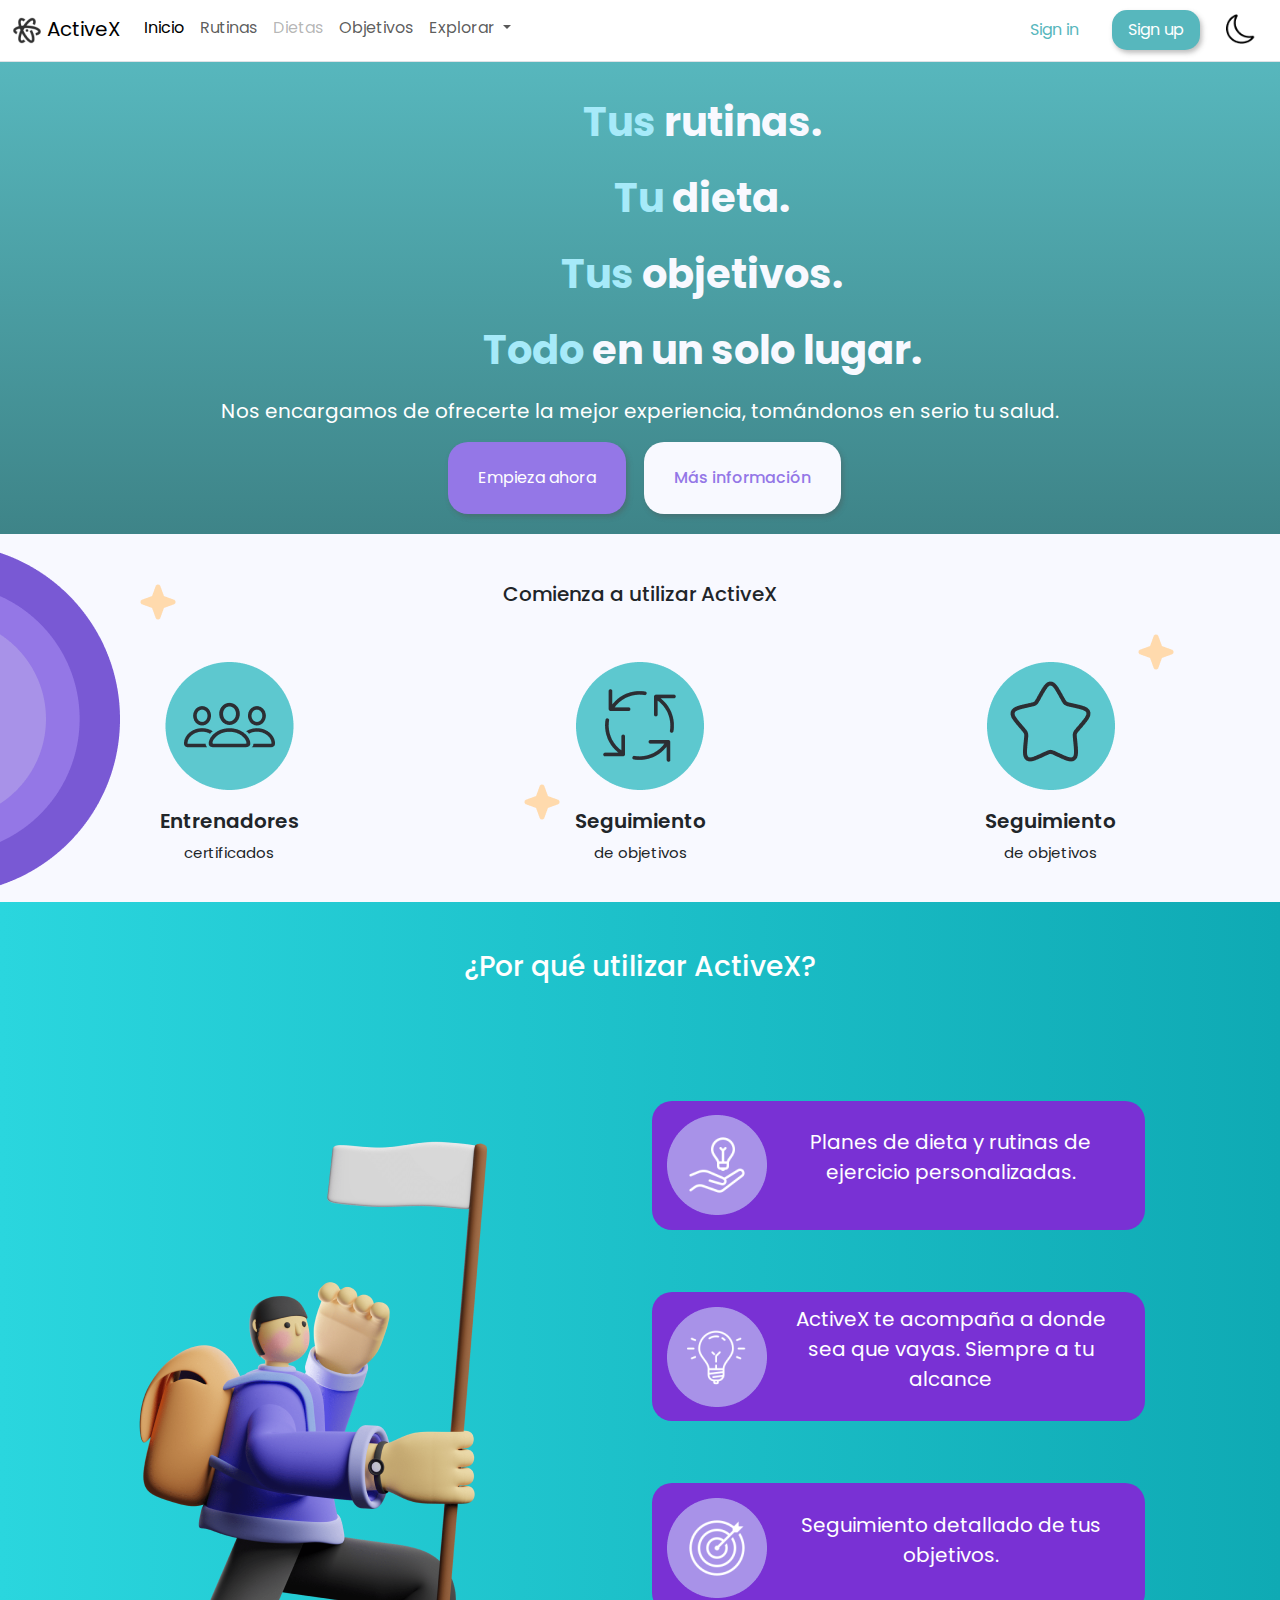
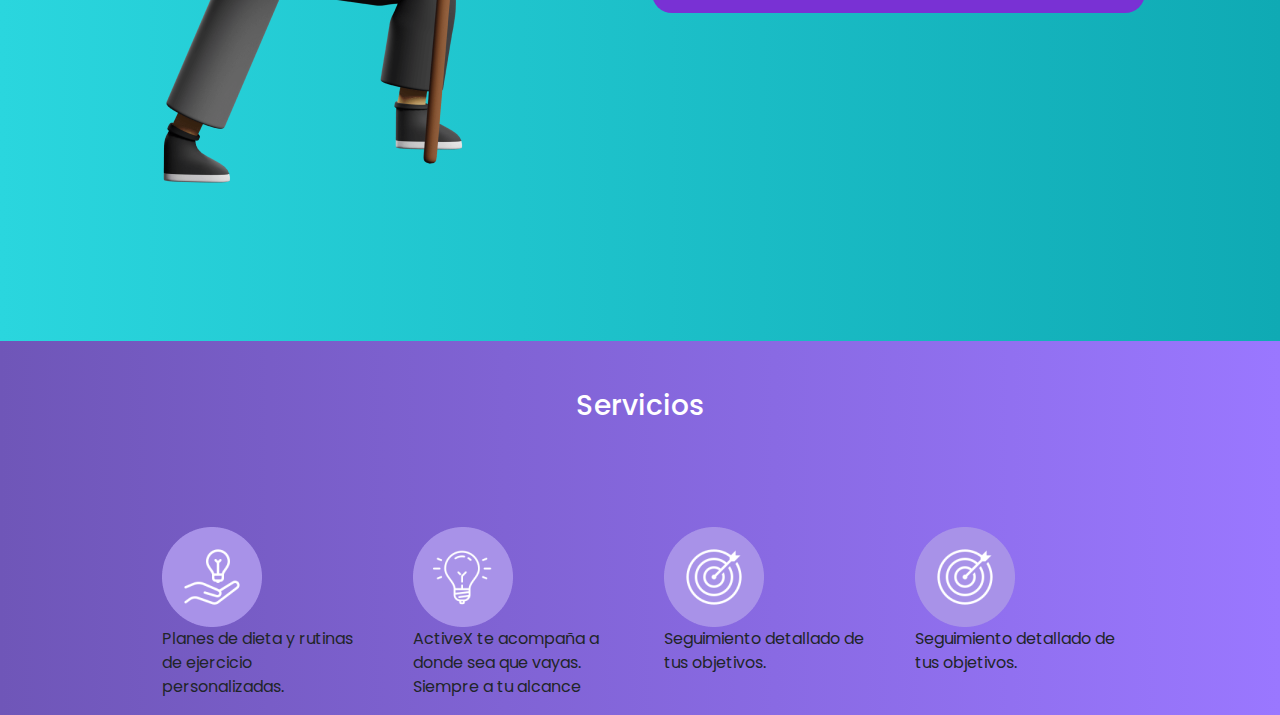
==== index.html @ 51fa9522 "Add files via upload" ====
<!DOCTYPE html>
<html lang="en">
<head>
    <meta charset="UTF-8">
    <meta name="viewport" content="width=device-width, initial-scale=1.0">
    <title>ActiveX - Inicio</title>
    <!--CONEXIÓN CON BOOTSTRAP-->
    <link href="https://cdn.jsdelivr.net/npm/bootstrap@5.3.3/dist/css/bootstrap.min.css" rel="stylesheet" integrity="sha384-QWTKZyjpPEjISv5WaRU9OFeRpok6YctnYmDr5pNlyT2bRjXh0JMhjY6hW+ALEwIH" crossorigin="anonymous">
    <!--LINK A FUENTES-->
    <link rel="preconnect" href="https://fonts.googleapis.com">
    <link rel="preconnect" href="https://fonts.gstatic.com" crossorigin>
    <link href="https://fonts.googleapis.com/css2?family=Poppins:ital,wght@0,100;0,200;0,300;0,400;0,500;0,600;0,700;0,800;0,900;1,100;1,200;1,300;1,400;1,500;1,600;1,700;1,800;1,900&display=swap" rel="stylesheet">
    <!--LINK AL ÍCONO DE LA PÁGINA-->
    <link rel="icon" type="image/png" href="assets/img/Logo.png">
    <!--LINK A CSS PRINCIPALES-->
    <link rel="stylesheet" href="assets/css/main.css">
    <link rel="stylesheet" href="assets/css/light-mode.css">
    <link rel="stylesheet" href="assets/css/dark-mode.css">
    <!--LINK A CSS ESPECÍFICO-->
    <link rel="stylesheet" href="assets/css/index.css">
    <!--CONEXIÓN CON LOS SCRIPTS-->
    <script src="assets/js/main.js"></script>
</head>
<body>
    <!--NAVBAR-->
    <nav class="navbar navbar-expand-lg border-bottom navbar1 light-mode">
        <div class="container-fluid">
          <a class="navbar-brand" href="index.html"><img src="assets/img/Logo.png" alt=""> ActiveX</a>
          <button class="navbar-toggler" type="button" data-bs-toggle="offcanvas" data-bs-target="#offcanvasNavbar" aria-controls="offcanvasNavbar" aria-label="Toggle navigation">
            <span class="navbar-toggler-icon"></span>
          </button>
          <div class="offcanvas offcanvas-end" tabindex="-1" id="offcanvasNavbar" aria-labelledby="offcanvasNavbarLabel">
            <div class="offcanvas-header">
              <h5 class="offcanvas-title" id="offcanvasNavbarLabel">ActiveX</h5>
              <button type="button" class="btn-close" data-bs-dismiss="offcanvas" aria-label="Close"></button>
            </div>
            <div class="offcanvas-body">
            <ul  class="navbar-nav justify-content-start flex-grow-1 pe-3">
              <li class="nav-item">
                <a class="nav-link active" aria-current="page" href="index.html">Inicio</a>
              </li>
              <li class="nav-item ">
                <a class="nav-link nav-link-hover" href="rutinas.html">Rutinas</a>
              </li>
              <li class="nav-item">
                <a class="nav-link disabled" href="#">Dietas</a>
              </li>
              <li class="nav-item">
                <a class="nav-link" href="objetivos.html">Objetivos</a>
              </li>
              <li class="nav-item dropdown">
                <a class="nav-link dropdown-toggle" href="#" role="button" data-bs-toggle="dropdown" aria-expanded="false">
                  Explorar
                </a>
                <ul class="dropdown-menu">
                  <li><a class="dropdown-item disabled" href="#">Entrenadores</a></li>
                  <li><a class="dropdown-item disabled" href="#">Nutriólogos</a></li>
                  <li><hr class="dropdown-divider"></li>
                  <li><a class="dropdown-item" href="index.html">Quiénes somos</a></li>
                  <li><a class="dropdown-item" href="#">Contáctanos</a></li>
                </ul>
              </li>
            </ul>
            <div class="sesionBtns">
                <a class="btn btnSignIn mx-3" id="btnUno"  href="login.html" role="button" rel="noreferrer">Sign in</a>
                <button class="btnSignUp px-3 py-2" type="submit">Sign up</button>
                <button onclick="modoOscuro()" class="btn btnTemaOscuro"><img class="imgLuna" src="assets/img/moon.png" alt=""></button>
            </div>
          </div>
        </div>
      </nav>
    
    <!--PRESENTACIÓN-->
        <div class="container-fluid containerPresentacion row justify-content-center" id="containerPresentacion">
            <div class="col-xl-7 col-md-6 col-sm-3  colSaly">
                <img class="saly1" src="assets/img/saly1.png" alt="">
            </div>
            <div class="col-xl-5 col-md-8 col-sm-12 colPresentacion">
             <p class="presentacion"><b><span class="primerPalabra">Tus</span> rutinas.</b></p>
                <p class="presentacion"><b><span class="primerPalabra">Tu</span> dieta.</b></p>
                <p class="presentacion"><b><span class="primerPalabra">Tus</span> objetivos.</b></p>
                <p class="presentacion"><b><span class="primerPalabra">Todo</span> en un solo lugar.</b></p> 
                <div class="w-100 justify-content-center">
                    <p class="text-white info1" style="font-size: 20px;max-width: 100%;">Nos encargamos de ofrecerte la mejor experiencia, tomándonos en serio tu salud.</p>  
                </div>
                <div class="containerBtns d-flex">
                    <button class="btnEmpiezaAhora py-4 mx-2">
                        Empieza ahora
                    </button>
                    <button class="btnMasInfo py-4">
                        Más información
                    </button>
                </div>
            </div>
        </div>

    <!--CARACTERÍSTICAS-->
            <div class="container-fluid containerComienza">
                <img src="assets/img/Circle.png" class="circulos" style="position: absolute;margin-left: -15px;margin-top: 10px;" alt="">
                <img src="assets/img/Vector.png" style="position: absolute;margin: 50px 10% auto;" alt="">
                <img src="assets/img/Vector.png" style="position: absolute;margin: 250px 40% auto;" alt="">
                <img src="assets/img/Vector.png" style="position: absolute;margin: 100px 88% auto;" alt="">
                <h5 class="pt-5 pb-5 text-center">Comienza a utilizar ActiveX</h5>
                <div class="containerVentajas container" >
                    
                    <div class="col-xl col-sm col-md-3 contImg">
                        <img class="v" src="assets/img/v1.png">
                        <p class="mt-3 titVentajas">Entrenadores <br><span class="subtitVentajas">certificados</span></p>
                    </div>
                    <div class="col-xl col-sm col-md-3 contImg">
                        <img class="v" src="assets/img/v2.png">
                        <p class="mt-3 titVentajas">Seguimiento <br><span class="subtitVentajas">de objetivos</span></p>
                    </div>
                    <div class="col-xl col-sm col-md-3 contImg">
                        <img class="v" src="assets/img/v3.png">
                        <p class="mt-3 titVentajas">Seguimiento <br><span class="subtitVentajas">de objetivos</span></p>
                    </div>
                </div>
            </div>

            <!--POR QUÉ UTILIZAR ACTIVEX-->
            <div class="container-fluid containerPorque">
                <h3 class="pt-5 pb-5 text-center text-white">¿Por qué utilizar ActiveX?</h3>
                <div class="row">
                    <div class="col text-center"><img class="saly15" src="assets/img/Saly-15.png" alt="">
                    </div>
                    <div class="col-xl col-sm-12 text-center colInfo1">
                        <div class="infoPorque"><img src="assets/img/Frame 4873.png" class="img" alt=""><p class="text-white pInfoPorque">Planes de dieta y rutinas de ejercicio personalizadas.</p></div>
                        <div class="infoPorque"><img src="assets/img/Frame 4874.png" class="img" alt=""><p class="text-white  pInfoPorque">ActiveX te acompaña a donde sea que vayas. Siempre a tu alcance</p></div>
                        <div class="infoPorque"><img src="assets/img/Frame 4875.png" class="img" alt=""><p class="text-white  pInfoPorque">Seguimiento detallado de tus objetivos.</p></div>
                    </div>
                </div>
            </div>

            <!--SERVICIOS-->
            <div class="container-fluid containerServicios">
                <h3 class="pt-5 pb-5 text-center text-white">Servicios</h3>
                <div class="row g-5" style="width: 80%;margin: auto;">
                        <div class="col "><img src="assets/img/Frame 4873.png" class="img" alt=""><p ">Planes de dieta y rutinas de ejercicio personalizadas.</p></div>
                        <div class="col "><img src="assets/img/Frame 4874.png" class="img" alt=""><p >ActiveX te acompaña a donde sea que vayas. Siempre a tu alcance</p></div>
                        <div class="col "><img src="assets/img/Frame 4875.png" class="img" alt=""><p >Seguimiento detallado de tus objetivos.</p></div>
                        <div class="col "><img src="assets/img/Frame 4875.png" class="img" alt=""><p>Seguimiento detallado de tus objetivos.</p></div>
                    </div>
                </div>
            </div>
            
    
            <!--SCRIPTS DE BOOTSTRAP-->
            <script src="https://cdn.jsdelivr.net/npm/@popperjs/core@2.11.8/dist/umd/popper.min.js" integrity="sha384-I7E8VVD/ismYTF4hNIPjVp/Zjvgyol6VFvRkX/vR+Vc4jQkC+hVqc2pM8ODewa9r" crossorigin="anonymous"></script>
            <script src="https://cdn.jsdelivr.net/npm/bootstrap@5.3.3/dist/js/bootstrap.min.js" integrity="sha384-0pUGZvbkm6XF6gxjEnlmuGrJXVbNuzT9qBBavbLwCsOGabYfZo0T0to5eqruptLy" crossorigin="anonymous"></script>
</body>
</html>
---- assets/css/main.css ----
/* ESTILOS GENERALES*/
body {
    width: 100%;
    font-family: "Poppins", sans-serif;
    margin: 0;
    padding: 0;
}

/* Estilos de la barra de navegación */
.navbarsita {
    background-color: var(--blanco-primary);
}

/* Estilos del botón de cambio de tema */
.btnTemaOscuro {
    cursor: pointer;
    border: none;
    background-color: transparent;
    margin-left: 10px;
}

.imgLuna {
    height: 30px;
    margin-bottom: 2.5px;
}

.btnUser {
    background-color: var(--azul);
    text-decoration: none;
    font-size: 16px;
    border-radius: 15px;
    border: none;
    box-shadow: 3px 3px 10px 0 rgba(145, 145, 145, 0.445);
}

/* Variables de color */
:root {
    --azul: rgb(87, 183, 189);
    --blanco-primary: rgb(248, 249, 255);
    --morado-intermedio: rgb(148, 119, 231);
}
---- assets/css/light-mode.css ----
/*********LIGHT MODE*********/
/* Estilos del scrollbar */
body::-webkit-scrollbar {
    width: 18px;
}

body::-webkit-scrollbar-track {
    background: var(--blanco-primary);
}

body::-webkit-scrollbar-thumb {
    background-color: var(--azul);
    
    border-radius: 2px;
    border: 3px solid var(--blanco-primary);
}
---- assets/css/dark-mode.css ----
/*******DARK MODE*******/
---- assets/css/index.css ----
/*ESTILOS DE LOS BOTONES DE INICIO DE SESIÓN*/
.btnSignIn {
    color: var(--azul);
    text-decoration: none;
    font-size: 16px;
}

.btnSignUp {
    border-radius: 15px;
    color: white;
    background-color: var(--azul);
    border: none;
    box-shadow: 2px 3px 5px rgba(82, 82, 82, 0.377);
}

.sesionBtns {
    font-family: "Poppins", sans-serif;
    font-weight: 500;
}

/* Estilos del contenedor de presentación */
.containerPresentacion {
    background-image: linear-gradient(to bottom, var(--azul), rgb(62, 132, 136));
    padding: 0;
    margin: 0;
    width: 100%;
}

.containerComienza {
    justify-content: center;
    align-items: center;
}

.saly1 {
    padding-left: 12%;
}

.colPresentacion {
    padding-top: 100px;
}

.presentacion {
    font-family: "Poppins", sans-serif;
    font-size: 61px;
    color: var(--blanco-primary);
    width: 100%;
}

.btnEmpiezaAhora {
    border-radius: 20px;
    color: white;
    background-color: var(--morado-intermedio);
    border: none;
    font-size: 16px;
    box-shadow: 2px 3px 5px rgba(82, 82, 82, 0.377);
    padding-left: 30px;
    padding-right: 30px;
}

.info1 {
    width: 650px;
    text-align: start;
}

.primerPalabra {
    color: rgb(166, 234, 249);
}

.btnMasInfo {
    border-radius: 20px;
    color: var(--morado-intermedio);
    font-weight: 500;
    background-color: var(--blanco-primary);
    border: none;
    font-size: 16px;
    box-shadow: 2px 3px 5px rgba(82, 82, 82, 0.377);
    padding-left: 30px;
    padding-right: 30px;
}

/* Estilos de los contenedores y elementos */
.containerComienza {
    background-color: var(--blanco-primary);
}

.containerVentajas {
    display: flex;
    margin: auto;
    justify-content: space-between;
    align-content: space-between;
    justify-items: auto;
    position: relative;
    max-width: 100%;
}

.contImg {
    position: relative;
    text-align: center;
    margin-bottom: 20px;
}

.titVentajas {
    font-size: 20px;
    font-weight: 600;
}

.subtitVentajas {
    font-size: 15px;
    font-weight: 400;
}

.containerVentajas p {
    text-align: center;
}

.containerVentajas img {
    margin: 0;
    padding: 0;
    border: 0;
}

.containerPorque {
    background-image: linear-gradient(  to right,rgb(42,214,222), rgb(15,170,180));
    align-content: space-between;
    justify-content: space-between;
}

.infoPorque {
    background-color: rgb(121,49,212);
    border-radius: 20px;
    display: flex;
    margin-top: 10%;
    align-items: center;
    width: 80%;
}

.pInfoPorque {
    text-align: center;
    font-size: 20px;
    padding-right: 5%;
}

.infoPorque .img {
    padding: 3%;
}

.containerServicios {
    background-image: linear-gradient(to left, rgb(154,119,255), rgb(111, 86, 184));
}

/* Media queries */
@media (max-width: 1720px) {
    .saly1 {
        margin-top: 50px;
    }
}

@media (max-width: 1380px) {
    .colSaly1,
    .saly1 {
        display: none;
    }
    .colPresentacion {
        width: 100%;
        padding-top: 30px;
    }

    .colPresentacion .presentacion {
        text-align: center;
    }

    .containerPresentacion {
        width: 100%;
    }

    .presentacion {
        font-size: 40px;
        padding-left: 10%;
    }

    .info1 {
        width: 100%;
        text-align: center;
    }

    .containerBtns {
        justify-content: center;
        width: 100%;
        padding-bottom: 20px;
        gap: 10px;
    }
}
@media (max-width: 1200px){
    .circulos {
        display: none;
    }

    .saly15 {
        display: none;
    }
    .infoPorque {
        margin-left: auto;
        margin-right: auto;
        margin-top: 0;
        margin-bottom: 90px;
    }

    .infoPorque .img {
        width: 140px;
    }
}
@media (max-width: 450px) {
    .colSaly1,
    .saly1 {
        display: none;
    }

    .colPresentacion {
        
        width: 100%;
        padding-top: 30px;
    }

    .colPresentacion .presentacion {
        text-align: start;
    }

    .containerPresentacion {
        width: 100%;
    }

    .presentacion {
        font-size: 40px;
        padding-left: 10%;
    }

    .info1 {
        width: 80%;
        text-align: center;
        margin-left: 40px;
    }

    .containerBtns {
        justify-content: center;
        width: 100%;
        padding-bottom: 20px;
        gap: 10px;
    }

    .btnEmpiezaAhora,
    .btnMasInfo {
        padding-left: 15px;
        padding-right: 15px;
    }
}

@media (max-width: 600px) {
    .v {
        width: 50%;
    }
    .titVentajas {
        font-size: 15px;
        font-weight: 600;
    }
    
    .subtitVentajas {
        font-size: 10px;
        font-weight: 400;
    }

    .pInfoPorque {
        font-size: 12px;
        margin-top: 10px;
    }
    .infoPorque .img {
        width: 80px;
    }
}

/*BREAKPOINT TABLET*/
@media (max-width: 768px) {
    .info1 {
        width: 80%;
        margin: auto;
        margin-bottom: 20px;
    }
}

/* Variables de color */
:root {
    --azul: rgb(87, 183, 189);
    --blanco-primary: rgb(248, 249, 255);
    --morado-intermedio: rgb(148, 119, 231);
}
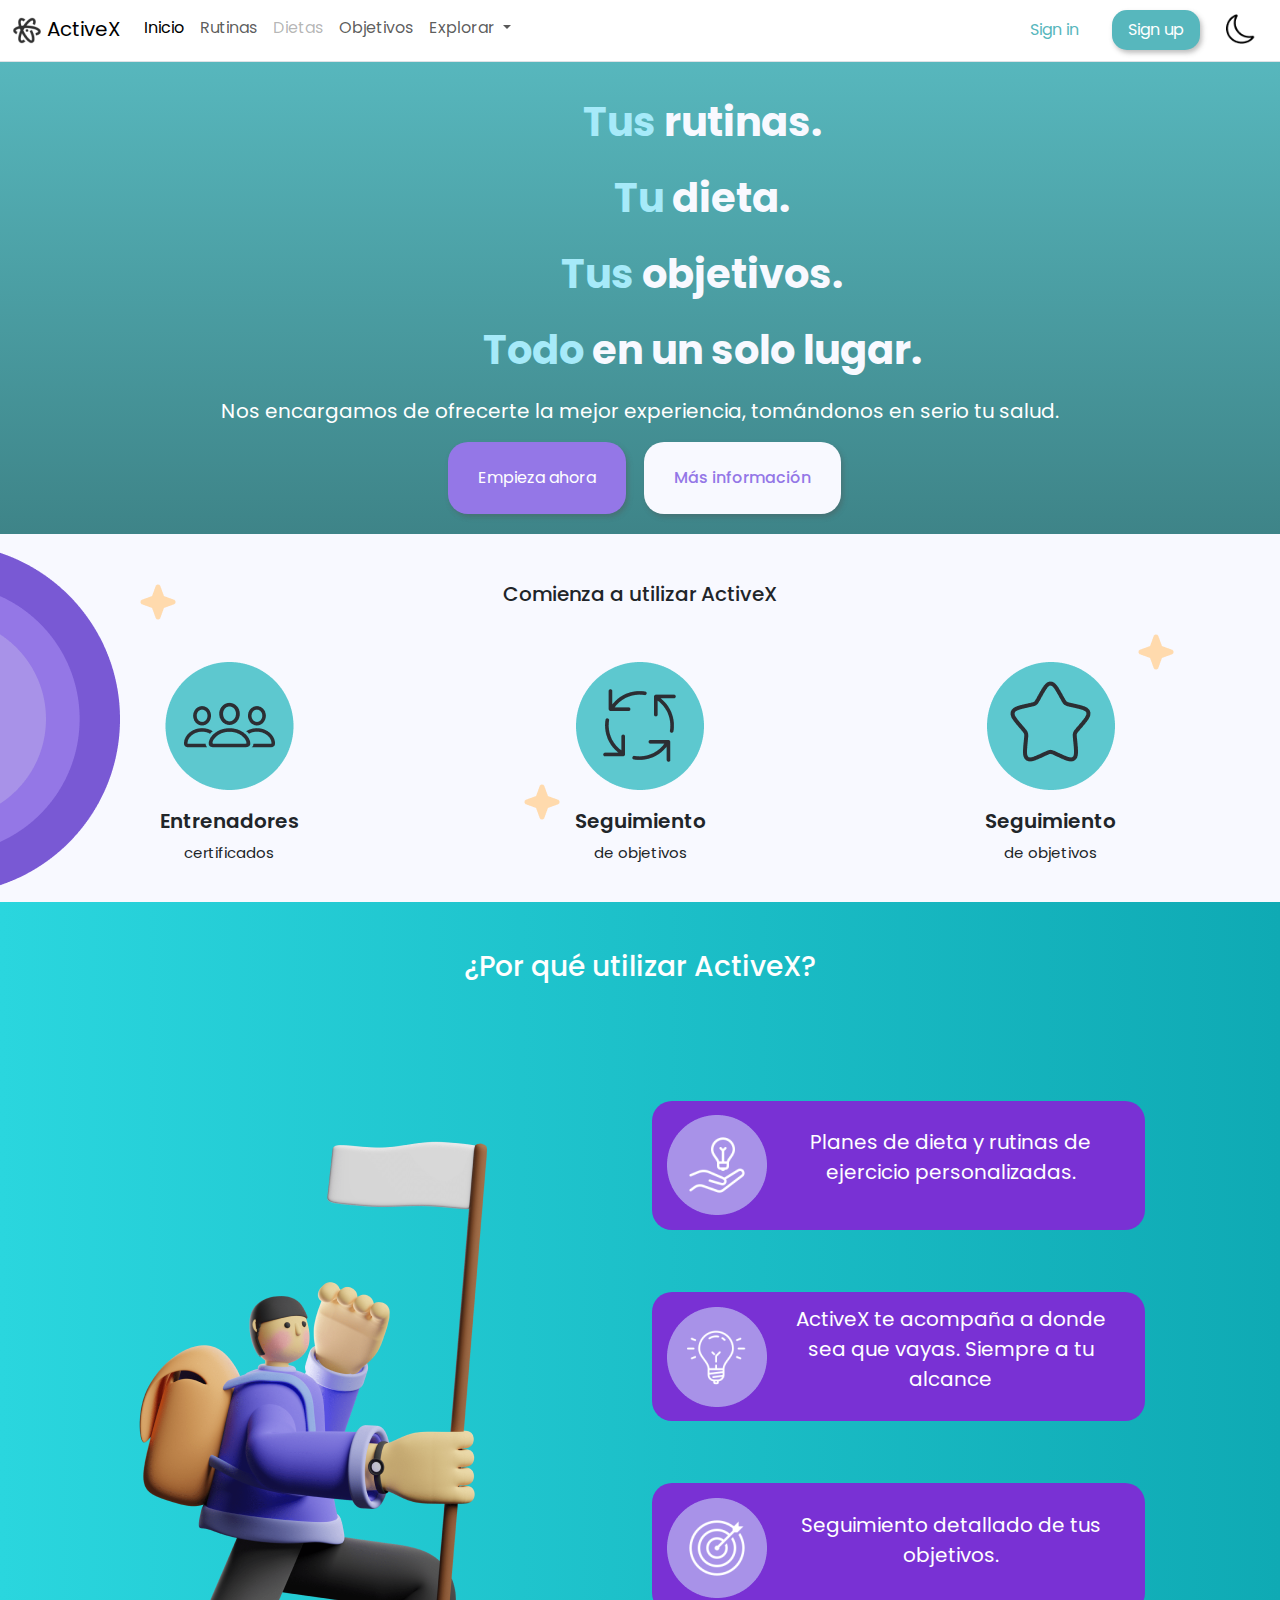
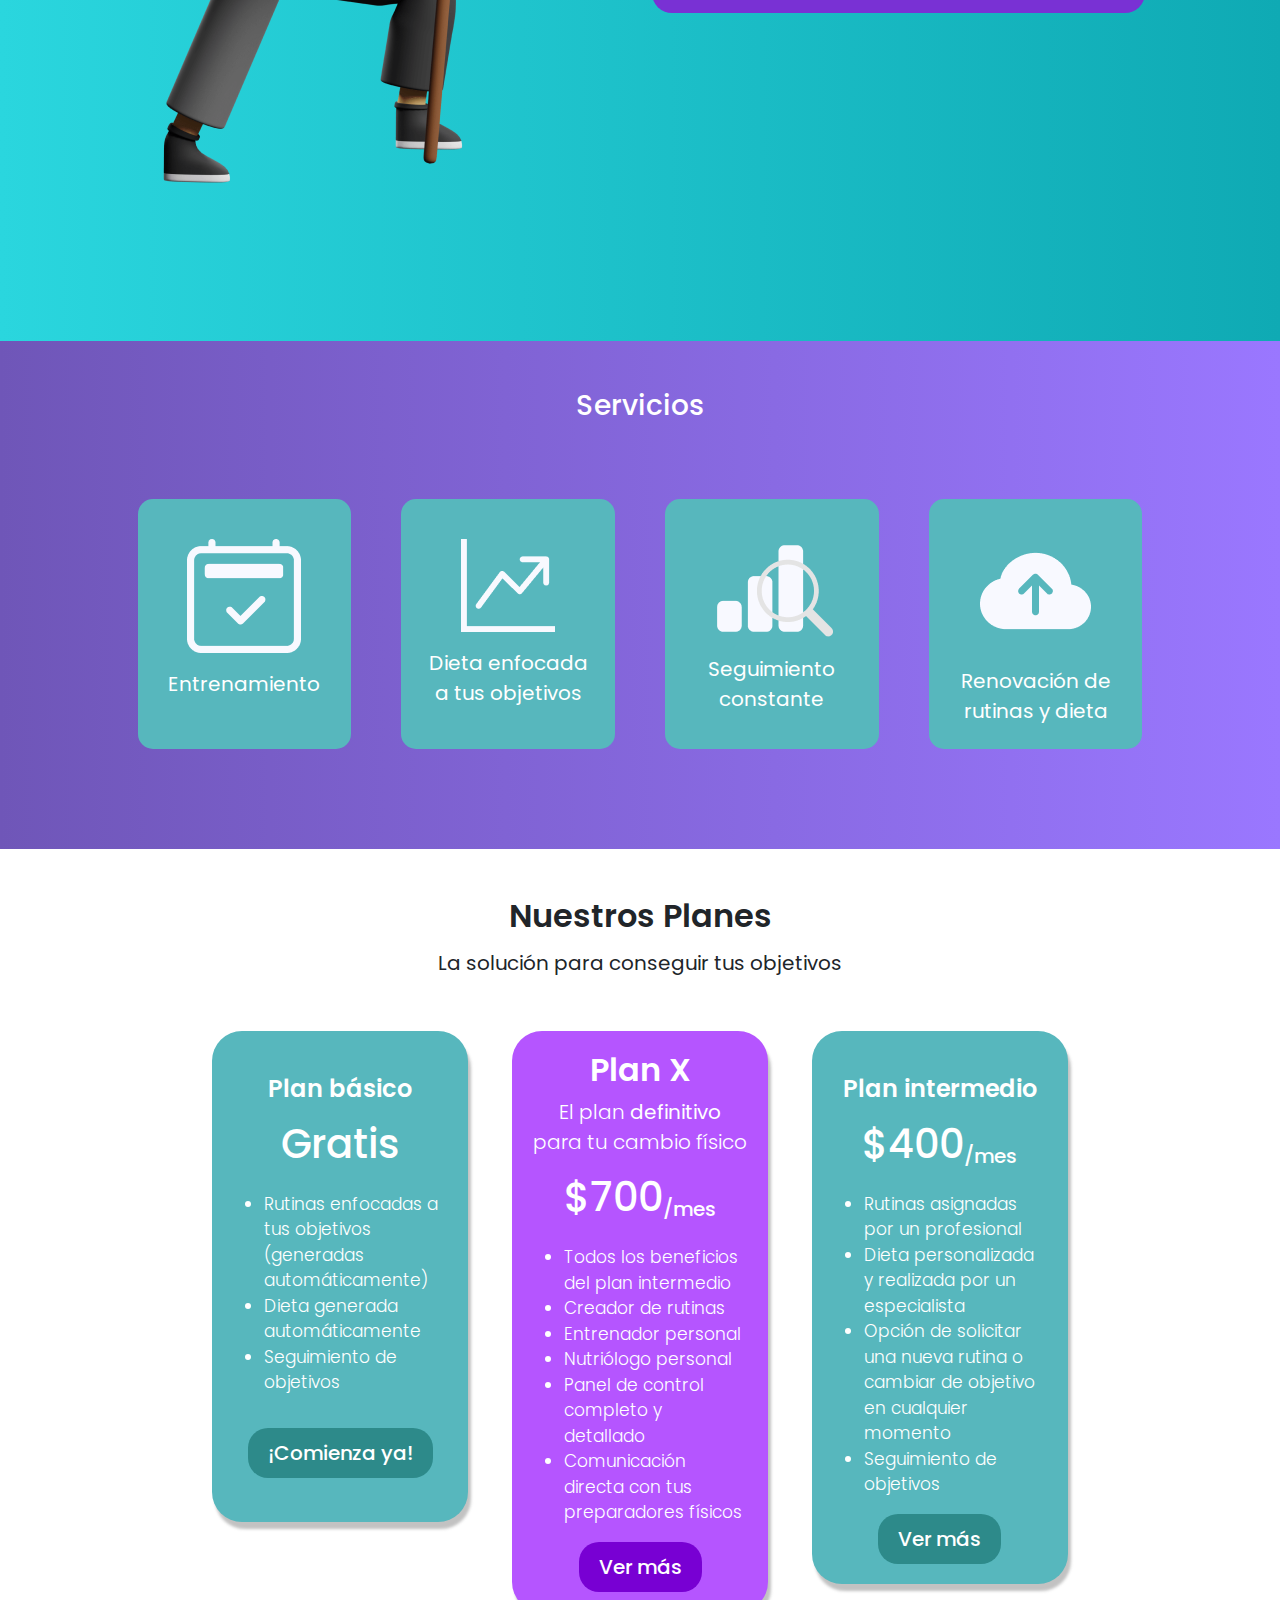
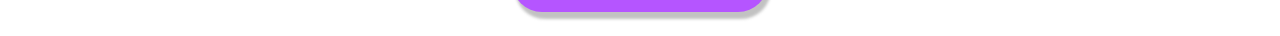
==== commit 734acd7e: "Servicios y Planes agregados a la landing page" ====
--- a/index.html
+++ b/index.html
@@ -134,15 +134,78 @@
 
             <!--SERVICIOS-->
             <div class="container-fluid containerServicios">
-                <h3 class="pt-5 pb-5 text-center text-white">Servicios</h3>
-                <div class="row g-5" style="width: 80%;margin: auto;">
-                        <div class="col "><img src="assets/img/Frame 4873.png" class="img" alt=""><p ">Planes de dieta y rutinas de ejercicio personalizadas.</p></div>
-                        <div class="col "><img src="assets/img/Frame 4874.png" class="img" alt=""><p >ActiveX te acompaña a donde sea que vayas. Siempre a tu alcance</p></div>
-                        <div class="col "><img src="assets/img/Frame 4875.png" class="img" alt=""><p >Seguimiento detallado de tus objetivos.</p></div>
-                        <div class="col "><img src="assets/img/Frame 4875.png" class="img" alt=""><p>Seguimiento detallado de tus objetivos.</p></div>
-                    </div>
-                </div>
-            </div>
+              <h3 class="pt-5 pb-5 text-center text-white">Servicios</h3>
+              <div class="row servicios text-white" style="width: 80%; margin: auto;font-size: 20px;">
+                  <div class="col servicio text-center">
+                      <img src="assets/img/calendar2-check.png" class="img mb-3" alt="">
+                      <p>Entrenamiento</p>
+                  </div>
+                  <div class="col servicio text-center">
+                      <img src="assets/img/graph-up-arrow.png" class="img mb-3" alt="">
+                      <p>Dieta enfocada a tus objetivos</p>
+                  </div>
+                  <div class="col servicio text-center">
+                      <img src="assets/img/estats.png" class="img mb-3" alt="">
+                      <p>Seguimiento constante</p>
+                  </div>
+                  <div class="col servicio text-center">
+                      <img src="assets/img/cloud-arrow-up-fill.png" class="img mb-3" alt="">
+                      <p>Renovación de rutinas y dieta</p>
+                  </div>
+              </div>
+            </div>
+
+            <!--PLANES-->
+<div class="container-fluid containerPlanes">
+  <h2 class="pt-5 pb-2 text-center txtPlanes" style="font-weight: 600;">Nuestros Planes</h2>
+  <h5 class="pb-5 text-center" style="font-weight: 400;">La solución para conseguir tus objetivos</h5>
+
+  <div class="row justify-content-center planes" style="width: 70%; margin: auto; font-size: 20px;">
+      <div class="col-lg col-md-12 col-sm-12 mb-4 d-flex justify-content-center">
+          <div class="plan planA text-center">
+              <h4 class="pt-4" style="font-weight: 600;">Plan básico</h4>
+              <h1 class="pt-2 pb-3">Gratis</h1>
+              <ul class="text-start" style="font-size: 17px;font-weight: 300;">
+                  <li>Rutinas enfocadas a tus objetivos (generadas automáticamente)</li>
+                  <li>Dieta generada automáticamente</li>
+                  <li>Seguimiento de objetivos</li>
+              </ul>
+              <button class="mb-4 mt-3 btnA" style="font-weight: 500;">¡Comienza ya!</button>
+          </div>
+      </div>
+      <div class="col-lg col-md-12 col-sm-12 mb-4 d-flex justify-content-center">
+          <div class="plan planX text-center">
+              <h2 style="font-weight: 600;">Plan X</h2>
+              <p style="font-weight: 300;">El plan <b>definitivo</b> para tu cambio físico</p>
+              <h1 class="pb-3">$700<sub style="font-size: 20px;">/mes</sub></h1>
+              <ul class="text-start" style="font-size: 17px;font-weight: 300;">
+                  <li>Todos los beneficios del plan intermedio</li>
+                  <li>Creador de rutinas</li>
+                  <li>Entrenador personal</li>
+                  <li>Nutriólogo personal</li>
+                  <li>Panel de control completo y detallado</li>
+                  <li>Comunicación directa con tus preparadores físicos</li>
+              </ul>
+              <button class="btnX" style="font-weight: 500;">Ver más</button>
+          </div>
+      </div>
+      <div class="col-lg col-md-12 col-sm-12 mb-4 d-flex justify-content-center">
+          <div class="plan planA text-center">
+              <h4 class="pt-4" style="font-weight: 600;">Plan intermedio</h4>
+              <h1 class="pt-2 pb-3">$400<sub style="font-size: 20px;">/mes</sub></h1>
+              <ul class="text-start" style="font-size: 17px;font-weight: 300;">
+                  <li>Rutinas asignadas por un profesional</li>
+                  <li>Dieta personalizada y realizada por un especialista</li>
+                  <li>Opción de solicitar una nueva rutina o cambiar de objetivo en cualquier momento</li>
+                  <li>Seguimiento de objetivos</li>
+              </ul>
+              <button class="btnA" style="font-weight: 500;">Ver más</button>
+          </div>
+      </div>
+  </div>
+</div>
+
+
             
     
             <!--SCRIPTS DE BOOTSTRAP-->
--- a/assets/css/index.css
+++ b/assets/css/index.css
@@ -146,6 +146,70 @@
 
 .containerServicios {
     background-image: linear-gradient(to left, rgb(154,119,255), rgb(111, 86, 184));
+    padding-bottom: 100px;
+}
+
+.servicios {
+    gap: 5%;
+}
+
+.servicio {
+    margin-top: 20px;
+    background-color: var(--azul);
+    padding:20px;
+    border-radius: 15px;
+    height: 250px;
+}
+
+.planes .plan {
+    border-radius: 30px;
+    color: white;
+    padding: 20px;
+    max-width: 350px;
+}
+
+.planes .planA {
+    background-color: var(--azul);
+    height: max-content;
+}
+
+.planes .plan {
+    box-shadow: 3px 7px 3px rgba(88, 88, 88, 0.363);
+}
+
+.planX {
+    background-color: rgb(181, 85, 255);
+}
+
+.planes {
+    display: flex;
+    flex-wrap: wrap;
+    justify-content: center;
+    gap: 20px;
+}
+
+.planes .btnA {
+    background-color: rgb(45,138,138);
+    color: white;
+    border: none;
+    padding: 10px 20px 10px 20px;
+    border-radius: 20px;
+}
+
+.btnX {
+    background-color: rgb(120, 0, 211);
+    color: white;
+    border: none;
+    padding: 10px 20px 10px 20px;
+    border-radius: 20px;
+}
+
+.servicio .img {
+    margin-top: 20px;
+}
+
+.txtPlanes {
+    font-weight: 500;
 }
 
 /* Media queries */
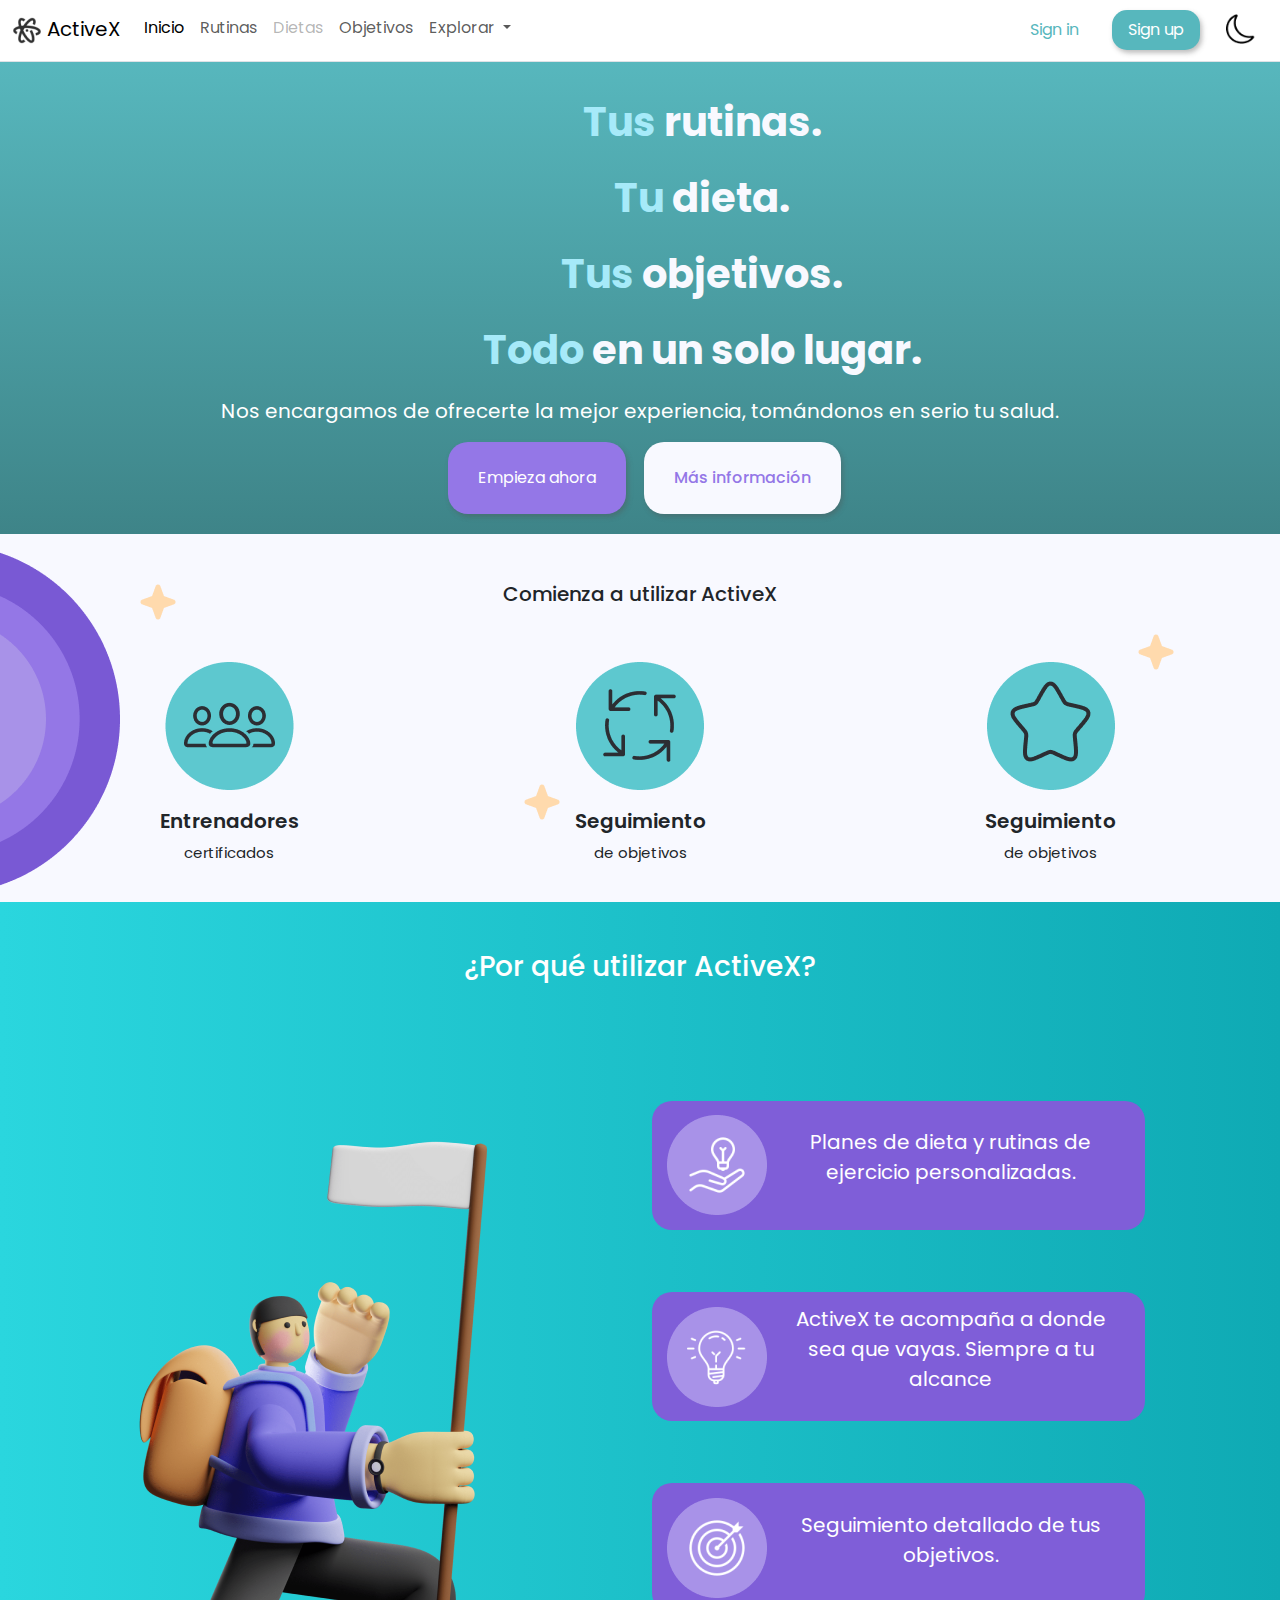
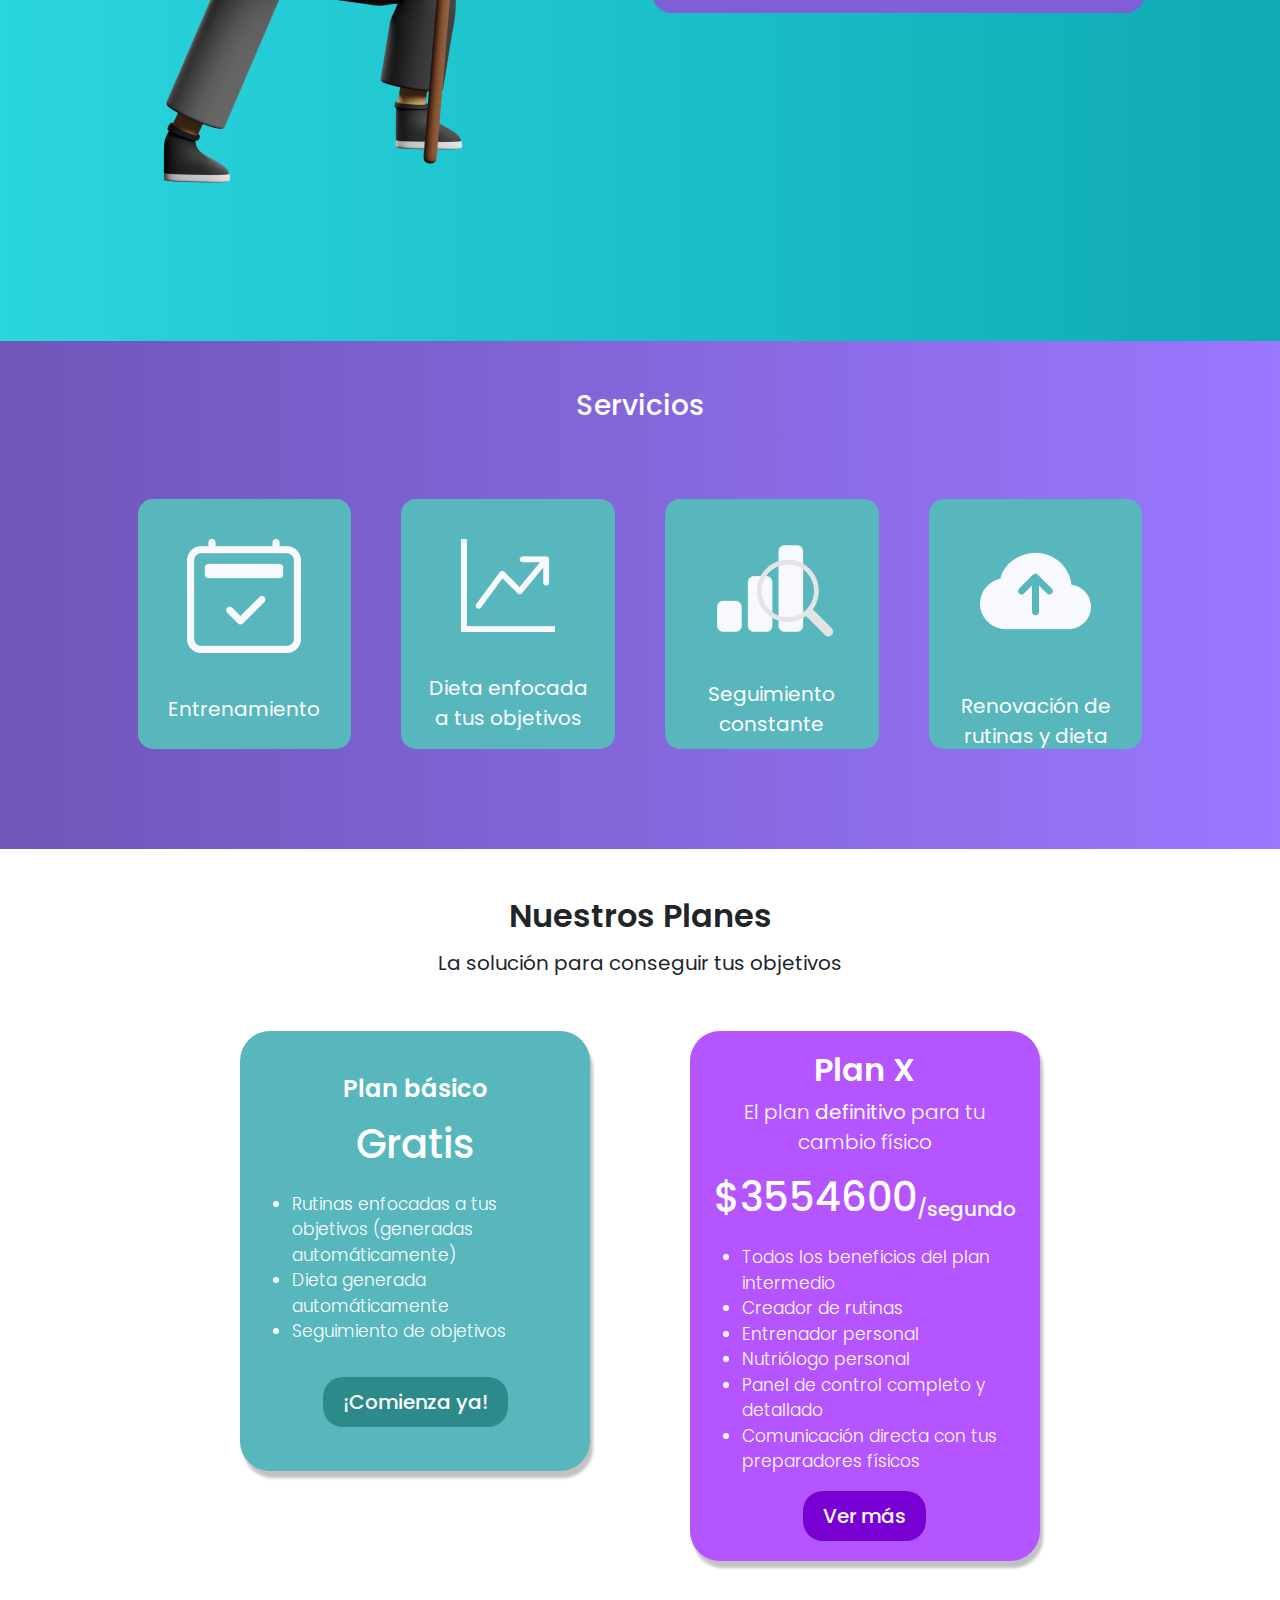
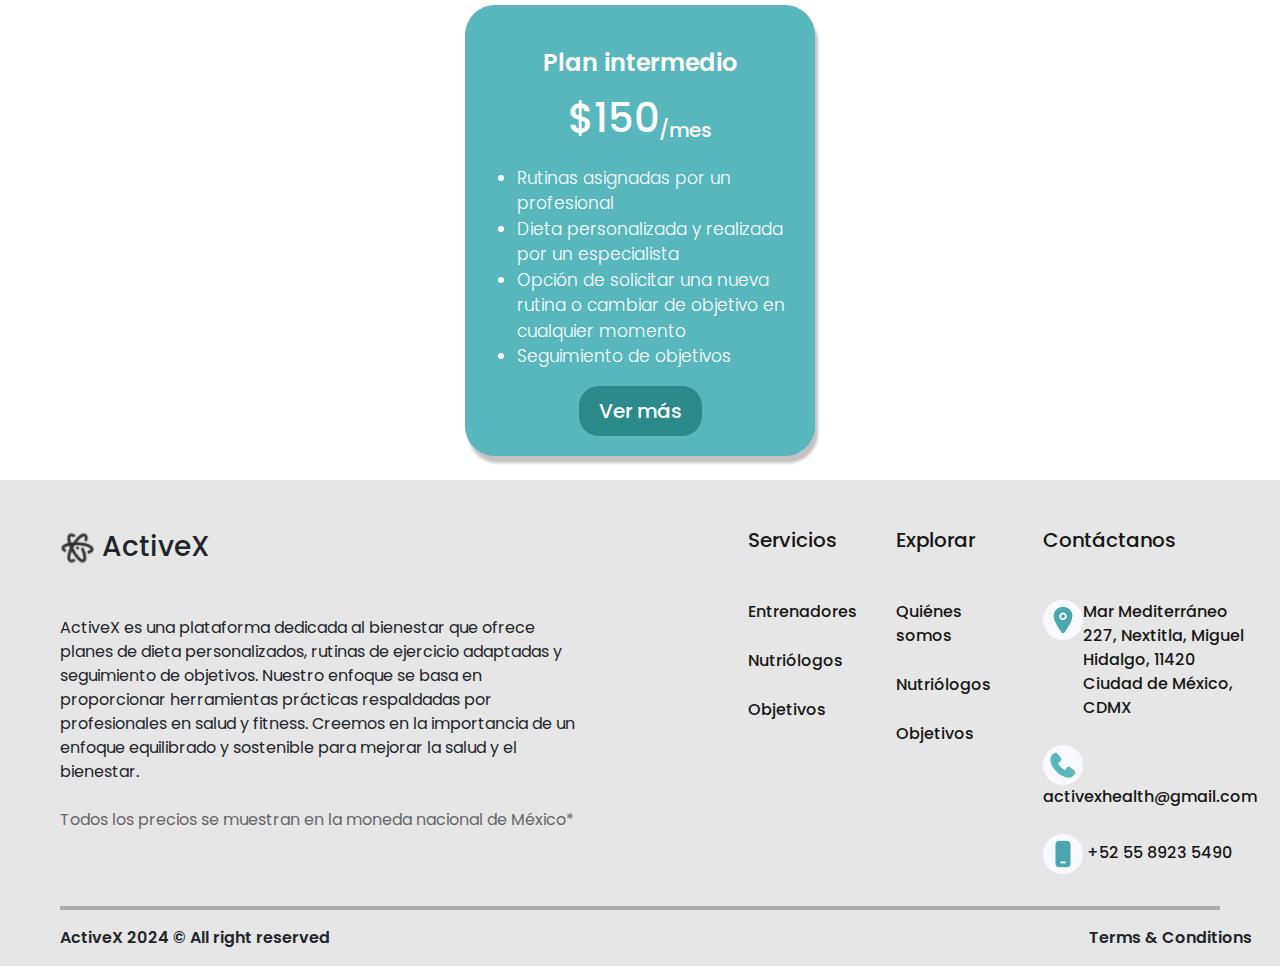
==== commit 330126ea: "Add files via upload" ====
--- a/index.html
+++ b/index.html
@@ -156,55 +156,127 @@
             </div>
 
             <!--PLANES-->
-<div class="container-fluid containerPlanes">
-  <h2 class="pt-5 pb-2 text-center txtPlanes" style="font-weight: 600;">Nuestros Planes</h2>
-  <h5 class="pb-5 text-center" style="font-weight: 400;">La solución para conseguir tus objetivos</h5>
-
-  <div class="row justify-content-center planes" style="width: 70%; margin: auto; font-size: 20px;">
-      <div class="col-lg col-md-12 col-sm-12 mb-4 d-flex justify-content-center">
-          <div class="plan planA text-center">
-              <h4 class="pt-4" style="font-weight: 600;">Plan básico</h4>
-              <h1 class="pt-2 pb-3">Gratis</h1>
-              <ul class="text-start" style="font-size: 17px;font-weight: 300;">
-                  <li>Rutinas enfocadas a tus objetivos (generadas automáticamente)</li>
-                  <li>Dieta generada automáticamente</li>
-                  <li>Seguimiento de objetivos</li>
-              </ul>
-              <button class="mb-4 mt-3 btnA" style="font-weight: 500;">¡Comienza ya!</button>
-          </div>
-      </div>
-      <div class="col-lg col-md-12 col-sm-12 mb-4 d-flex justify-content-center">
-          <div class="plan planX text-center">
-              <h2 style="font-weight: 600;">Plan X</h2>
-              <p style="font-weight: 300;">El plan <b>definitivo</b> para tu cambio físico</p>
-              <h1 class="pb-3">$700<sub style="font-size: 20px;">/mes</sub></h1>
-              <ul class="text-start" style="font-size: 17px;font-weight: 300;">
-                  <li>Todos los beneficios del plan intermedio</li>
-                  <li>Creador de rutinas</li>
-                  <li>Entrenador personal</li>
-                  <li>Nutriólogo personal</li>
-                  <li>Panel de control completo y detallado</li>
-                  <li>Comunicación directa con tus preparadores físicos</li>
-              </ul>
-              <button class="btnX" style="font-weight: 500;">Ver más</button>
-          </div>
-      </div>
-      <div class="col-lg col-md-12 col-sm-12 mb-4 d-flex justify-content-center">
-          <div class="plan planA text-center">
-              <h4 class="pt-4" style="font-weight: 600;">Plan intermedio</h4>
-              <h1 class="pt-2 pb-3">$400<sub style="font-size: 20px;">/mes</sub></h1>
-              <ul class="text-start" style="font-size: 17px;font-weight: 300;">
-                  <li>Rutinas asignadas por un profesional</li>
-                  <li>Dieta personalizada y realizada por un especialista</li>
-                  <li>Opción de solicitar una nueva rutina o cambiar de objetivo en cualquier momento</li>
-                  <li>Seguimiento de objetivos</li>
-              </ul>
-              <button class="btnA" style="font-weight: 500;">Ver más</button>
-          </div>
-      </div>
-  </div>
-</div>
-
+            <div class="container-fluid containerPlanes">
+            <h2 class="pt-5 pb-2 text-center txtPlanes" style="font-weight: 600;">Nuestros Planes</h2>
+            <h5 class="pb-5 text-center" style="font-weight: 400;">La solución para conseguir tus objetivos</h5>
+
+            <div class="row justify-content-center planes" style="width: 70%; margin: auto; font-size: 20px;">
+                <div class="col-lg col-md-12 col-sm-12 mb-4 d-flex justify-content-center">
+                    <div class="plan planA text-center">
+                        <h4 class="pt-4" style="font-weight: 600;">Plan básico</h4>
+                        <h1 class="pt-2 pb-3">Gratis</h1>
+                        <ul class="text-start" style="font-size: 17px;font-weight: 300;">
+                            <li>Rutinas enfocadas a tus objetivos (generadas automáticamente)</li>
+                            <li>Dieta generada automáticamente</li>
+                            <li>Seguimiento de objetivos</li>
+                        </ul>
+                        <button class="mb-4 mt-3 btnA" style="font-weight: 500;"><a href="login.html" style="text-decoration: none;color: white;">¡Comienza ya!</a></button>
+                    </div>
+                </div>
+                <div class="col-lg col-md-12 col-sm-12 mb-4 d-flex justify-content-center" style="cursor: not-allowed;">
+                    <div class="plan planX text-center">
+                        <h2 style="font-weight: 600;">Plan X</h2>
+                        <p style="font-weight: 300;">El plan <b>definitivo</b> para tu cambio físico</p>
+                        <h1 class="pb-3">$3554600<sub style="font-size: 20px;">/segundo</sub></h1>
+                        <ul class="text-start" style="font-size: 17px;font-weight: 300;">
+                            <li>Todos los beneficios del plan intermedio</li>
+                            <li>Creador de rutinas</li>
+                            <li>Entrenador personal</li>
+                            <li>Nutriólogo personal</li>
+                            <li>Panel de control completo y detallado</li>
+                            <li>Comunicación directa con tus preparadores físicos</li>
+                        </ul>
+                        <button class="btnX" style="font-weight: 500;">Ver más</button>
+                    </div>
+                </div>
+                <div class="col-lg col-md-12 col-sm-12 mb-4 d-flex justify-content-center"style="cursor: not-allowed;">
+                    <div class="plan planA text-center">
+                        <h4 class="pt-4" style="font-weight: 600;">Plan intermedio</h4>
+                        <h1 class="pt-2 pb-3">$150<sub style="font-size: 20px;">/mes</sub></h1>
+                        <ul class="text-start" style="font-size: 17px;font-weight: 300;">
+                            <li>Rutinas asignadas por un profesional</li>
+                            <li>Dieta personalizada y realizada por un especialista</li>
+                            <li>Opción de solicitar una nueva rutina o cambiar de objetivo en cualquier momento</li>
+                            <li>Seguimiento de objetivos</li>
+                        </ul>
+                        <button class="btnA" style="font-weight: 500;">Ver más</button>
+                    </div>
+                </div>
+            </div>
+            </div>
+
+            <!--FOOTER-->
+            <footer class="container-fluid footer">
+                <div class="row">
+                    <div class="col-xl-6 col-sm-12 mx-5">
+                        <h3 style="margin-top: 50px;"><img src="assets/img/Logo.png" style="width: 35px;" alt=""> ActiveX</h3>
+                        <p class="" style="max-width: 85%;margin-top: 50px;">ActiveX es una plataforma dedicada al bienestar que ofrece planes de dieta personalizados, rutinas de ejercicio adaptadas y seguimiento de objetivos. Nuestro enfoque se basa en proporcionar herramientas prácticas respaldadas por profesionales en salud y fitness. Creemos en la importancia de un enfoque equilibrado y sostenible para mejorar la salud y el bienestar. </p>
+                        <p class="mt-4" style="color: rgb(102, 102, 102);">Todos los precios se muestran en la moneda nacional de México*</p>
+                    </div>
+                    <div class="col-xl-5 col-sm-12">
+                        <div class="row" style="color: rgb(22, 22, 22);font-weight: 500;">
+                            <div class="col mt-5">
+                                <h5>Servicios</h5>
+                                <div class="mt-5 servicios">
+                                    <p>
+                                        Entrenadores
+                                    </p>
+                                    <p>
+                                        Nutriólogos
+                                    </p>
+                                    <p>
+                                        Objetivos
+                                    </p>
+                                </div>
+                            </div>
+                            <div class="col mt-5">
+                                <h5>Explorar</h5>
+                                <div class="mt-5 servicios">
+                                    <p>
+                                        Quiénes somos
+                                    </p>
+                                    <p>
+                                        Nutriólogos
+                                    </p>
+                                    <p>
+                                        Objetivos
+                                    </p>
+                                </div>
+                            </div>
+                            <div class="col mt-5">
+                                <h5>Contáctanos</h5>
+                                <div class="mt-5 servicios">
+                                    <p>
+                                        <div class="row">
+                                            <div class="col-2">
+                                                <img src="assets/img/Frame 69.png" alt="">
+                                            </div>
+                                            <div class="col-10">
+                                                Mar Mediterráneo 227, Nextitla, Miguel Hidalgo, 11420 Ciudad de México, CDMX
+                                            </div>
+                                        </div>
+                                       
+                                    </p>
+                                    <p>
+                                       <img src="assets/img/Frame 70.png" alt=""> activexhealth@gmail.com
+                                    </p>
+                                    <p>
+                                       <img src="assets/img/Frame 71.png" alt=""> +52 55 8923 5490
+                                    </p>
+                                </div>
+                            </div>
+                        </div>
+                    </div>
+                    <div style="max-width: 100%;">
+                        <hr class="mx-5" style=" border-width: 4px;border-color: black;">
+                    </div>
+                    <div class="mx-5" style="max-width: 95%; display: flex;justify-content: space-between;font-weight: 550;">
+                            <p>ActiveX 2024 © All right reserved</p>
+                            <p>Terms & Conditions</p>
+                    </div>
+                    
+                </div>
+            </footer>
 
             
     
--- a/assets/css/index.css
+++ b/assets/css/index.css
@@ -126,7 +126,7 @@
 }
 
 .infoPorque {
-    background-color: rgb(121,49,212);
+    background-color:rgb(127, 94, 216);
     border-radius: 20px;
     display: flex;
     margin-top: 10%;
@@ -212,6 +212,14 @@
     font-weight: 500;
 }
 
+.footer {
+    background-color: rgb(230,230,230);
+}
+
+.servicios p {
+    margin-top: 25px;
+}
+
 /* Media queries */
 @media (max-width: 1720px) {
     .saly1 {
